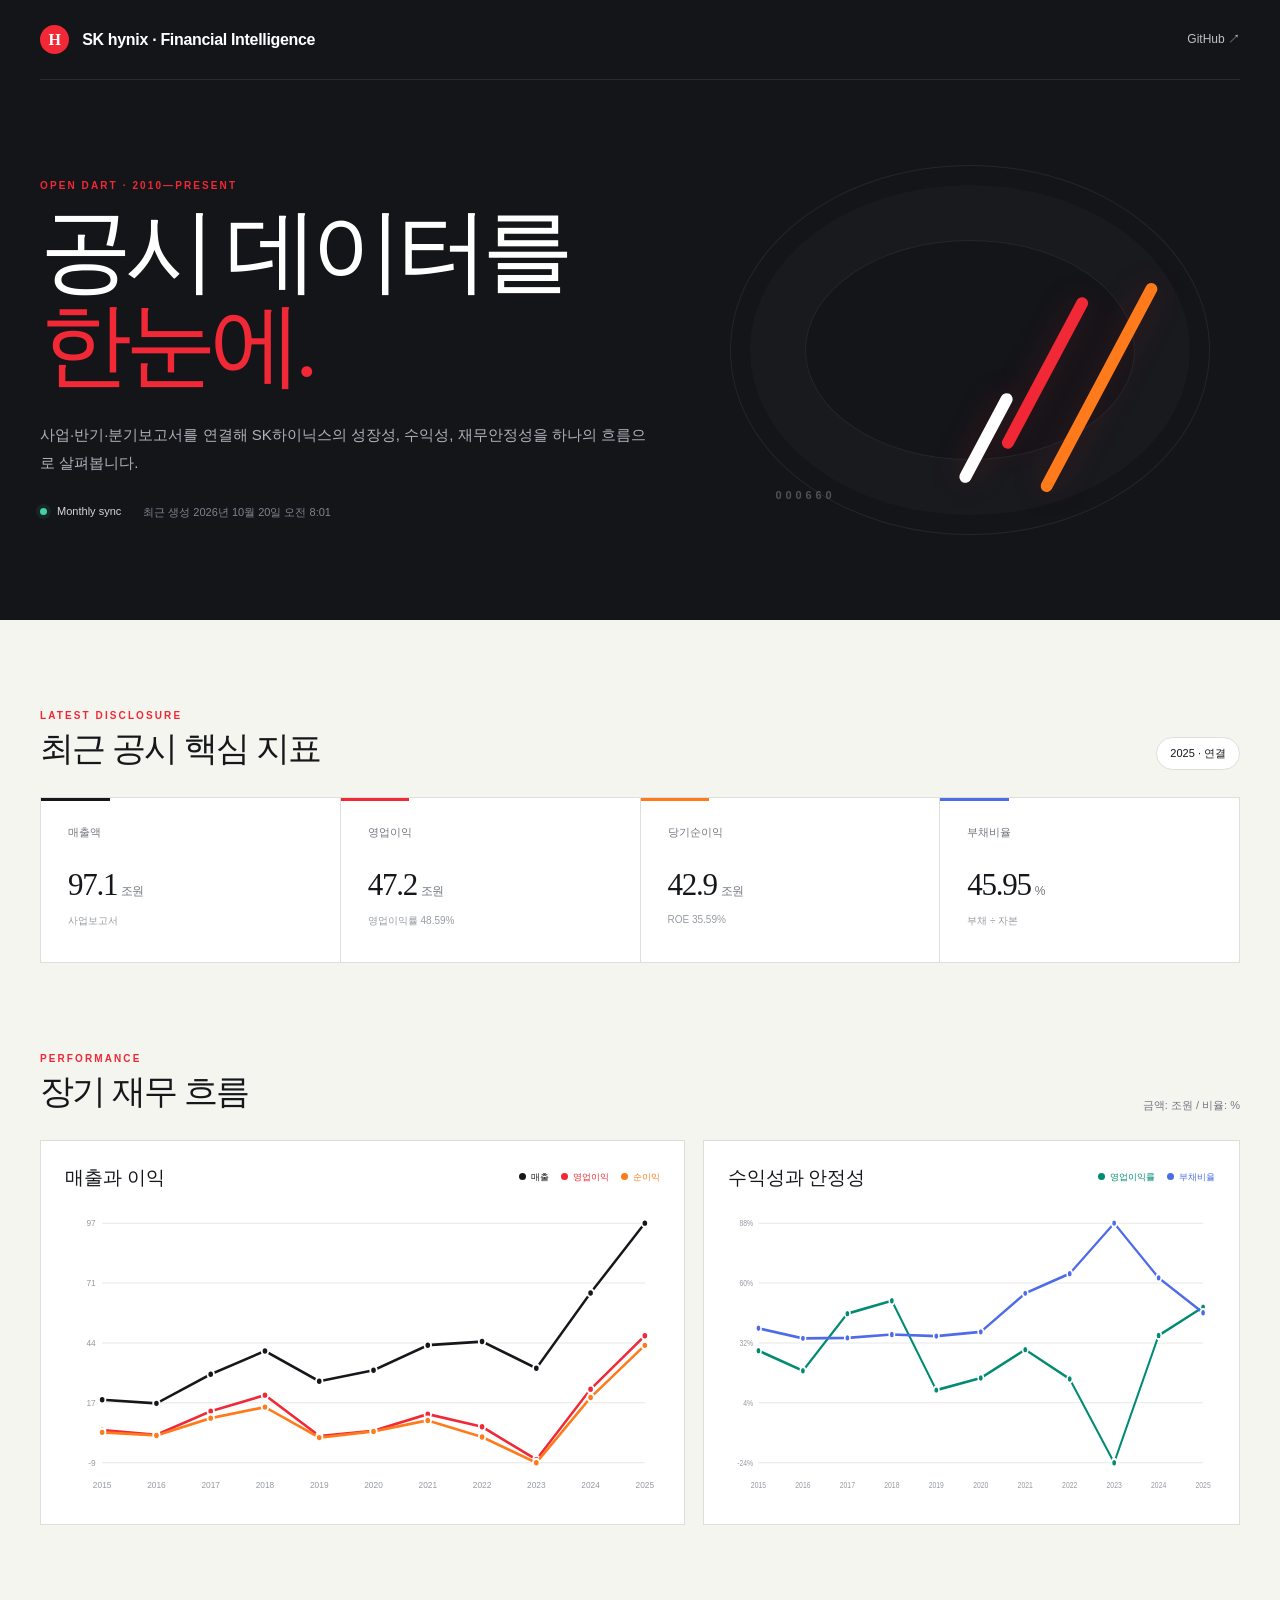
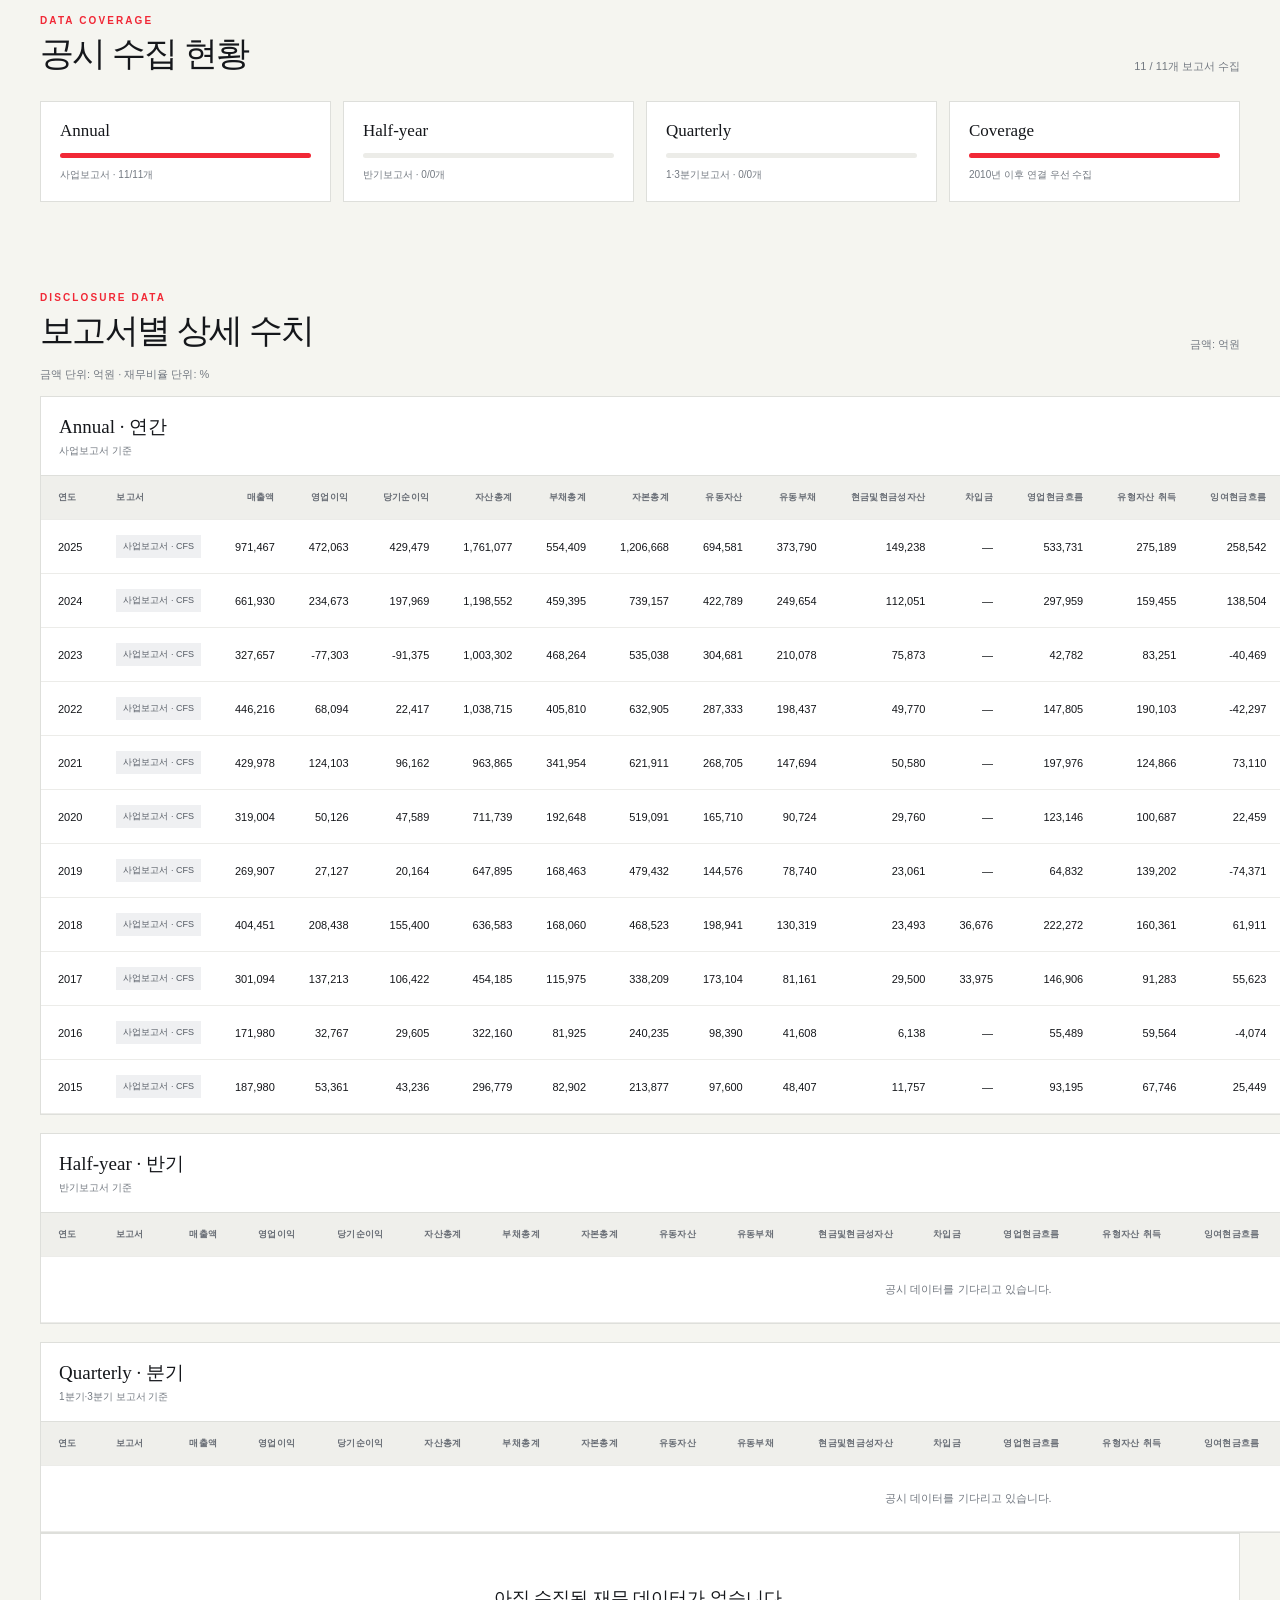
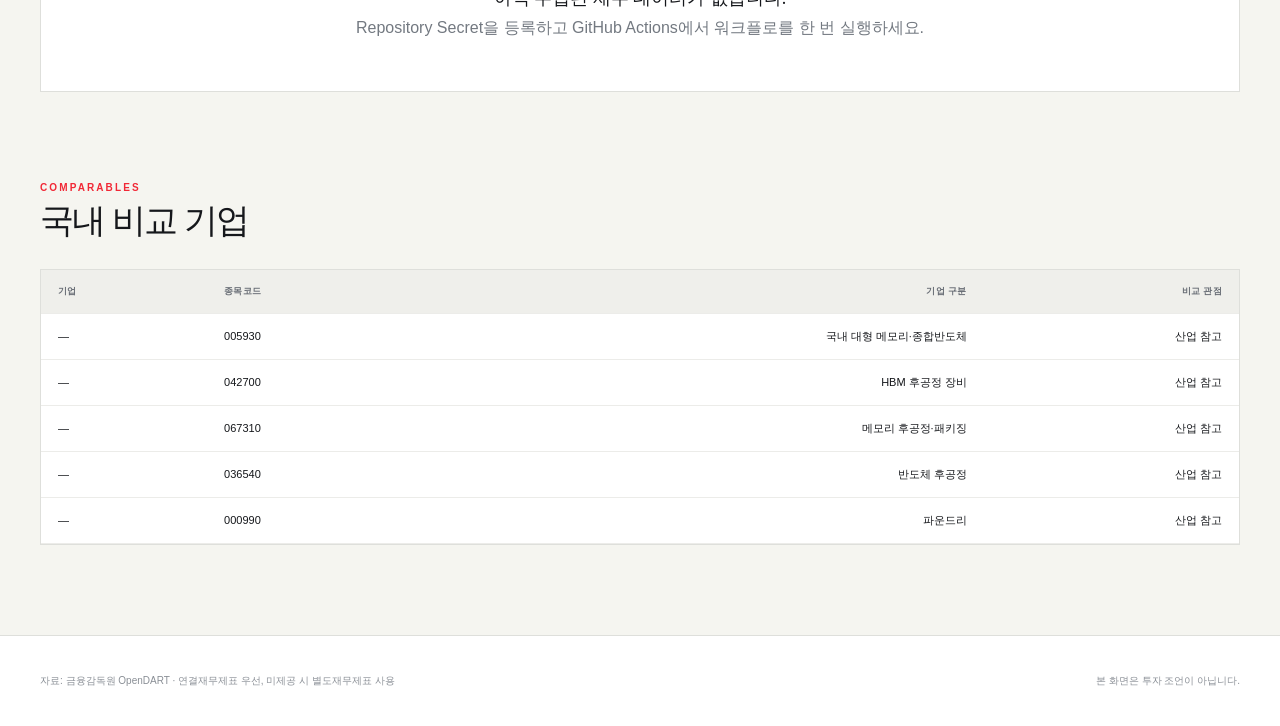
==== docs/index.html @ 03d78f7f "Build SK hynix OpenDART dashboard and monthly data pipeline" ====
<!doctype html>
<html lang="ko">
<head>
  <meta charset="utf-8">
  <meta name="viewport" content="width=device-width, initial-scale=1">
  <meta name="description" content="OpenDART 기반 SK하이닉스 장기 재무분석 대시보드">
  <title>SK hynix Financial Intelligence</title>
  <link rel="stylesheet" href="styles.css">
</head>
<body>
  <header class="hero">
    <nav class="nav wrap" aria-label="주요 링크">
      <a class="brand" href="./"><span class="brand-mark">H</span> SK hynix · Financial Intelligence</a>
      <a class="repo-link" href="https://github.com/HSC-Class01/SY_SKhynix">GitHub ↗</a>
    </nav>
    <div class="hero-grid wrap">
      <div class="hero-copy">
        <p class="eyebrow">OPEN DART · 2010—PRESENT</p>
        <h1>공시 데이터를<br><em>한눈에.</em></h1>
        <p class="intro">사업·반기·분기보고서를 연결해 SK하이닉스의 성장성, 수익성, 재무안정성을 하나의 흐름으로 살펴봅니다.</p>
        <div class="status-row"><span class="live"><i></i> Monthly sync</span><span id="updatedAt">데이터 확인 중</span></div>
      </div>
      <div class="hero-visual" aria-hidden="true">
        <div class="orbit orbit-one"></div><div class="orbit orbit-two"></div>
        <div class="signal signal-one"></div><div class="signal signal-two"></div><div class="signal signal-three"></div>
        <span>000660</span>
      </div>
    </div>
  </header>

  <main class="wrap">
    <section class="section" aria-labelledby="summaryTitle">
      <div class="section-heading">
        <div><p class="kicker">LATEST DISCLOSURE</p><h2 id="summaryTitle">최근 공시 핵심 지표</h2></div>
        <span id="latestPeriod" class="chip">데이터 대기</span>
      </div>
      <div id="summaryCards" class="cards"></div>
    </section>

    <section class="section" aria-labelledby="trendTitle">
      <div class="section-heading">
        <div><p class="kicker">PERFORMANCE</p><h2 id="trendTitle">장기 재무 흐름</h2></div>
        <p class="unit">금액: 조원 / 비율: %</p>
      </div>
      <div class="chart-grid">
        <article class="panel chart-panel">
          <div class="panel-title"><h3>매출과 이익</h3><div class="legend"><span class="revenue">매출</span><span class="profit">영업이익</span><span class="income">순이익</span></div></div>
          <div id="incomeChart" class="chart" role="img" aria-label="연도별 매출, 영업이익, 순이익"></div>
        </article>
        <article class="panel chart-panel">
          <div class="panel-title"><h3>수익성과 안정성</h3><div class="legend"><span class="margin">영업이익률</span><span class="debt">부채비율</span></div></div>
          <div id="ratioChart" class="chart" role="img" aria-label="연도별 영업이익률과 부채비율"></div>
        </article>
      </div>
    </section>

    <section class="section" aria-labelledby="coverageTitle">
      <div class="section-heading">
        <div><p class="kicker">DATA COVERAGE</p><h2 id="coverageTitle">공시 수집 현황</h2></div>
        <p id="coverageSummary" class="unit"></p>
      </div>
      <div id="coverageGrid" class="coverage-grid"></div>
    </section>

    <section class="section data-section" aria-labelledby="tableTitle">
      <div class="section-heading">
        <div><p class="kicker">DISCLOSURE DATA</p><h2 id="tableTitle">보고서별 상세 수치</h2></div>
        <p class="unit">금액: 억원</p>
      </div>
      <p class="table-note">금액 단위: 억원 · 재무비율 단위: %</p>
      <div id="tablesByCategory" class="tables-by-category"></div>
      <div id="emptyState" class="empty" hidden><strong>아직 수집된 재무 데이터가 없습니다.</strong><span>Repository Secret을 등록하고 GitHub Actions에서 워크플로를 한 번 실행하세요.</span></div>
    </section>

    <section class="section peer-section" aria-labelledby="peerTitle">
      <div class="section-heading"><div><p class="kicker">COMPARABLES</p><h2 id="peerTitle">국내 비교 기업</h2></div></div>
      <div class="table-shell peer-table"><table><thead><tr><th>기업</th><th>종목코드</th><th>기업 구분</th><th>비교 관점</th></tr></thead><tbody id="peerTable"></tbody></table></div>
    </section>
  </main>

  <footer><div class="wrap"><p>자료: 금융감독원 OpenDART · 연결재무제표 우선, 미제공 시 별도재무제표 사용</p><p>본 화면은 투자 조언이 아닙니다.</p></div></footer>
  <script src="dashboard-data.js"></script>
  <script src="app.js"></script>
</body>
</html>
---- docs/styles.css ----
:root{--ink:#15171b;--muted:#737981;--paper:#f5f5f0;--white:#fff;--line:#dedfdb;--red:#f12836;--orange:#ff7a1a;--blue:#4e6be8;--green:#008b72;--serif:"Noto Serif KR","Batang",serif;--sans:Inter,"Pretendard","Noto Sans KR",Arial,sans-serif}*{box-sizing:border-box}html{scroll-behavior:smooth}body{margin:0;background:var(--paper);color:var(--ink);font-family:var(--sans);font-variant-numeric:tabular-nums}.wrap{width:min(1200px,calc(100% - 40px));margin:auto}.hero{min-height:620px;background:#131519;color:#fff;overflow:hidden}.nav{height:80px;display:flex;align-items:center;justify-content:space-between;border-bottom:1px solid #ffffff18;position:relative;z-index:2}.brand,.repo-link{color:#fff;text-decoration:none}.brand{font-weight:700;letter-spacing:-.02em}.brand-mark{display:inline-grid;place-items:center;width:29px;height:29px;margin-right:9px;border-radius:50%;background:var(--red);font-family:var(--serif)}.repo-link{font-size:12px;color:#bdc0c7}.hero-grid{display:grid;grid-template-columns:1.1fr .9fr;align-items:center;min-height:540px}.eyebrow,.kicker{margin:0 0 14px;color:var(--red);font-size:10px;font-weight:900;letter-spacing:.21em}.hero h1{font-family:var(--serif);font-size:clamp(56px,8vw,92px);line-height:1.02;letter-spacing:-.075em;margin:0;font-weight:500}.hero h1 em{font-style:normal;color:var(--red)}.intro{max-width:610px;margin:28px 0;color:#aeb2ba;font-size:15px;line-height:1.85}.status-row{display:flex;gap:22px;color:#7f858f;font-size:11px}.live{color:#d4d7dc}.live i{display:inline-block;width:7px;height:7px;border-radius:50%;background:#42d2a0;margin-right:7px;box-shadow:0 0 0 4px #42d2a016}.hero-visual{height:430px;position:relative}.orbit{position:absolute;border:1px solid #ffffff12;border-radius:50%;inset:30px}.orbit-two{inset:105px;box-shadow:0 0 0 55px #ffffff05}.signal{position:absolute;width:12px;border-radius:8px;background:var(--red);transform:rotate(28deg);right:35%;bottom:25%;height:170px;box-shadow:0 0 35px #f1283633}.signal-two{right:25%;bottom:14%;height:235px;background:var(--orange)}.signal-three{right:46%;bottom:18%;height:100px;background:#fff}.hero-visual span{position:absolute;left:14%;bottom:15%;font:700 11px var(--sans);letter-spacing:.35em;color:#ffffff42}.section{padding-top:90px}.section-heading{display:flex;justify-content:space-between;align-items:flex-end;gap:20px;margin-bottom:27px}.section-heading h2{font:500 34px/1.2 var(--serif);letter-spacing:-.045em;margin:0}.kicker{margin-bottom:8px}.unit{margin:0;color:var(--muted);font-size:11px}.chip{padding:8px 13px;border:1px solid var(--line);border-radius:20px;background:#fff;font-size:11px}.cards{display:grid;grid-template-columns:repeat(4,1fr);gap:1px;background:var(--line);border:1px solid var(--line)}.metric-card{background:#fff;padding:27px;min-height:164px;position:relative}.metric-card:before{content:"";position:absolute;left:0;top:0;width:23%;height:3px;background:var(--accent,var(--red))}.metric-label{font-size:11px;color:var(--muted);margin-bottom:27px}.metric-value{font:500 31px var(--serif);letter-spacing:-.04em}.metric-unit{font:12px var(--sans);color:var(--muted);margin-left:4px}.metric-note{margin-top:11px;color:#969ba2;font-size:10px}.chart-grid{display:grid;grid-template-columns:1.2fr 1fr;gap:18px}.panel{background:#fff;border:1px solid var(--line)}.chart-panel{padding:24px}.panel-title{display:flex;justify-content:space-between;align-items:center;gap:14px}.panel-title h3{font:500 19px var(--serif);margin:0}.legend{display:flex;gap:12px;flex-wrap:wrap;font-size:9px;color:var(--muted)}.legend span:before{content:"";display:inline-block;width:7px;height:7px;border-radius:50%;background:currentColor;margin-right:5px}.revenue{color:var(--ink)}.profit{color:var(--red)}.income{color:var(--orange)}.margin{color:var(--green)}.debt{color:var(--blue)}.chart{min-height:290px;margin-top:15px}.chart svg{width:100%;height:290px;overflow:visible}.axis{stroke:#e7e8e4;stroke-width:1}.axis-label{fill:#969aa1;font:9px var(--sans)}.chart-line{fill:none;stroke-width:2.5;stroke-linejoin:round;stroke-linecap:round}.chart-dot{stroke:#fff;stroke-width:2}.coverage-grid{display:grid;grid-template-columns:repeat(4,1fr);gap:12px}.coverage-card{background:#fff;border:1px solid var(--line);padding:19px}.coverage-card strong{display:block;font:500 17px var(--serif);margin-bottom:12px}.coverage-bar{height:5px;background:#ecece8;border-radius:3px;overflow:hidden}.coverage-bar i{display:block;height:100%;background:var(--red)}.coverage-card p{margin:10px 0 0;color:var(--muted);font-size:10px}.tabs{display:flex;gap:6px;margin-bottom:13px}.tabs button{border:1px solid var(--line);background:#fff;padding:11px 15px;color:#646a72;font-weight:700;cursor:pointer}.tabs button[aria-selected=true]{background:var(--ink);border-color:var(--ink);color:#fff}.tabs b{display:inline-grid;place-items:center;min-width:19px;height:19px;margin-left:6px;border-radius:10px;background:#ededeb;color:#666;font-size:9px}.tabs button[aria-selected=true] b{background:#ffffff1f;color:#fff}.table-shell{overflow:auto;border:1px solid var(--line);background:#fff}table{width:100%;border-collapse:collapse;white-space:nowrap;font-size:11px}th,td{padding:15px 17px;text-align:right;border-bottom:1px solid #ecece9}th{background:#efefeb;color:#686d75;font-size:9px;letter-spacing:.04em}th:first-child,th:nth-child(2),td:first-child,td:nth-child(2){text-align:left}tbody tr:hover{background:#fafaf7}.tag{display:inline-block;padding:5px 7px;background:#eff0f2;color:#555b64;font-size:9px}.empty{display:flex;flex-direction:column;align-items:center;gap:8px;padding:52px;background:#fff;border:1px solid var(--line);color:var(--muted);text-align:center}.empty strong{color:var(--ink);font:500 18px var(--serif)}.peer-section{padding-bottom:90px}.peer-grid{display:grid;grid-template-columns:repeat(3,1fr);gap:10px}.peer{background:#fff;border:1px solid var(--line);padding:18px}.peer strong{font:500 17px var(--serif)}.peer code{float:right;color:var(--red);font:11px var(--sans)}.peer p{margin:10px 0 0;color:var(--muted);font-size:10px;line-height:1.5}footer{border-top:1px solid var(--line);background:#fff;padding:28px 0;color:#8a8f96;font-size:10px}footer .wrap{display:flex;justify-content:space-between;gap:20px}.data-section{padding-bottom:0}@media(max-width:900px){.hero-grid{grid-template-columns:1fr}.hero-visual{display:none}.hero{min-height:590px}.hero-grid{min-height:500px}.cards,.coverage-grid{grid-template-columns:repeat(2,1fr)}.chart-grid{grid-template-columns:1fr}.peer-grid{grid-template-columns:repeat(2,1fr)}}@media(max-width:560px){.wrap{width:calc(100% - 28px)}.nav{height:70px}.brand{font-size:12px}.hero h1{font-size:55px}.cards,.coverage-grid,.peer-grid{grid-template-columns:1fr}.section{padding-top:65px}.section-heading{align-items:flex-start}.section-heading h2{font-size:28px}.tabs{overflow:auto}.tabs button{flex:0 0 auto}footer .wrap,.status-row{flex-direction:column;gap:7px}}
.table-note{color:var(--muted);font-size:11px;margin:-12px 0 14px}.tables-by-category{display:grid;gap:18px}.period-table{background:#fff;border:1px solid var(--line)}.period-table-heading{display:flex;justify-content:space-between;align-items:center;padding:17px 18px;border-bottom:1px solid var(--line)}.period-table-heading h3{margin:0;font:500 19px var(--serif)}.period-table-heading p{margin:4px 0 0;color:var(--muted);font-size:10px}.period-table-heading>span{color:var(--muted);font-size:11px}.period-table .table-shell{border:0}.period-table table{min-width:1500px}.period-table td.no-data,.no-data{text-align:center;color:var(--muted);padding:25px}.peer-table table{min-width:700px}
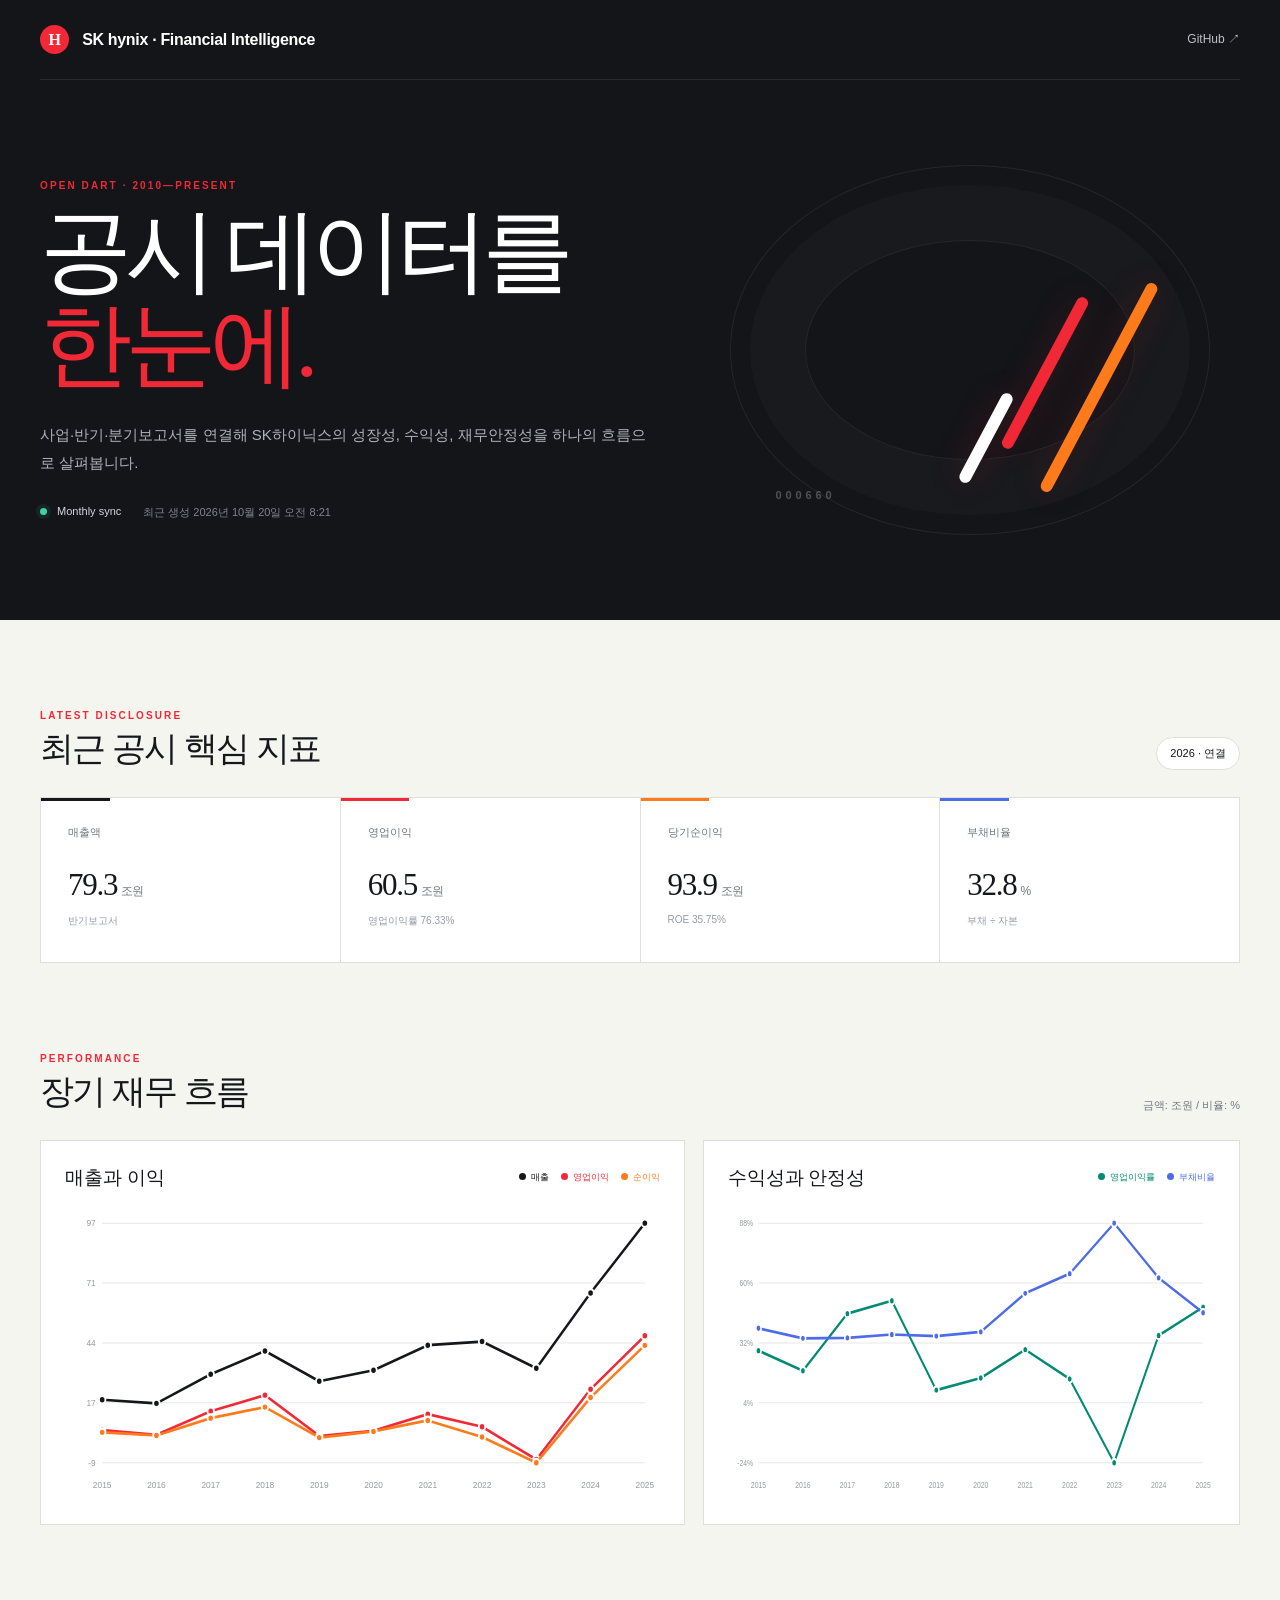
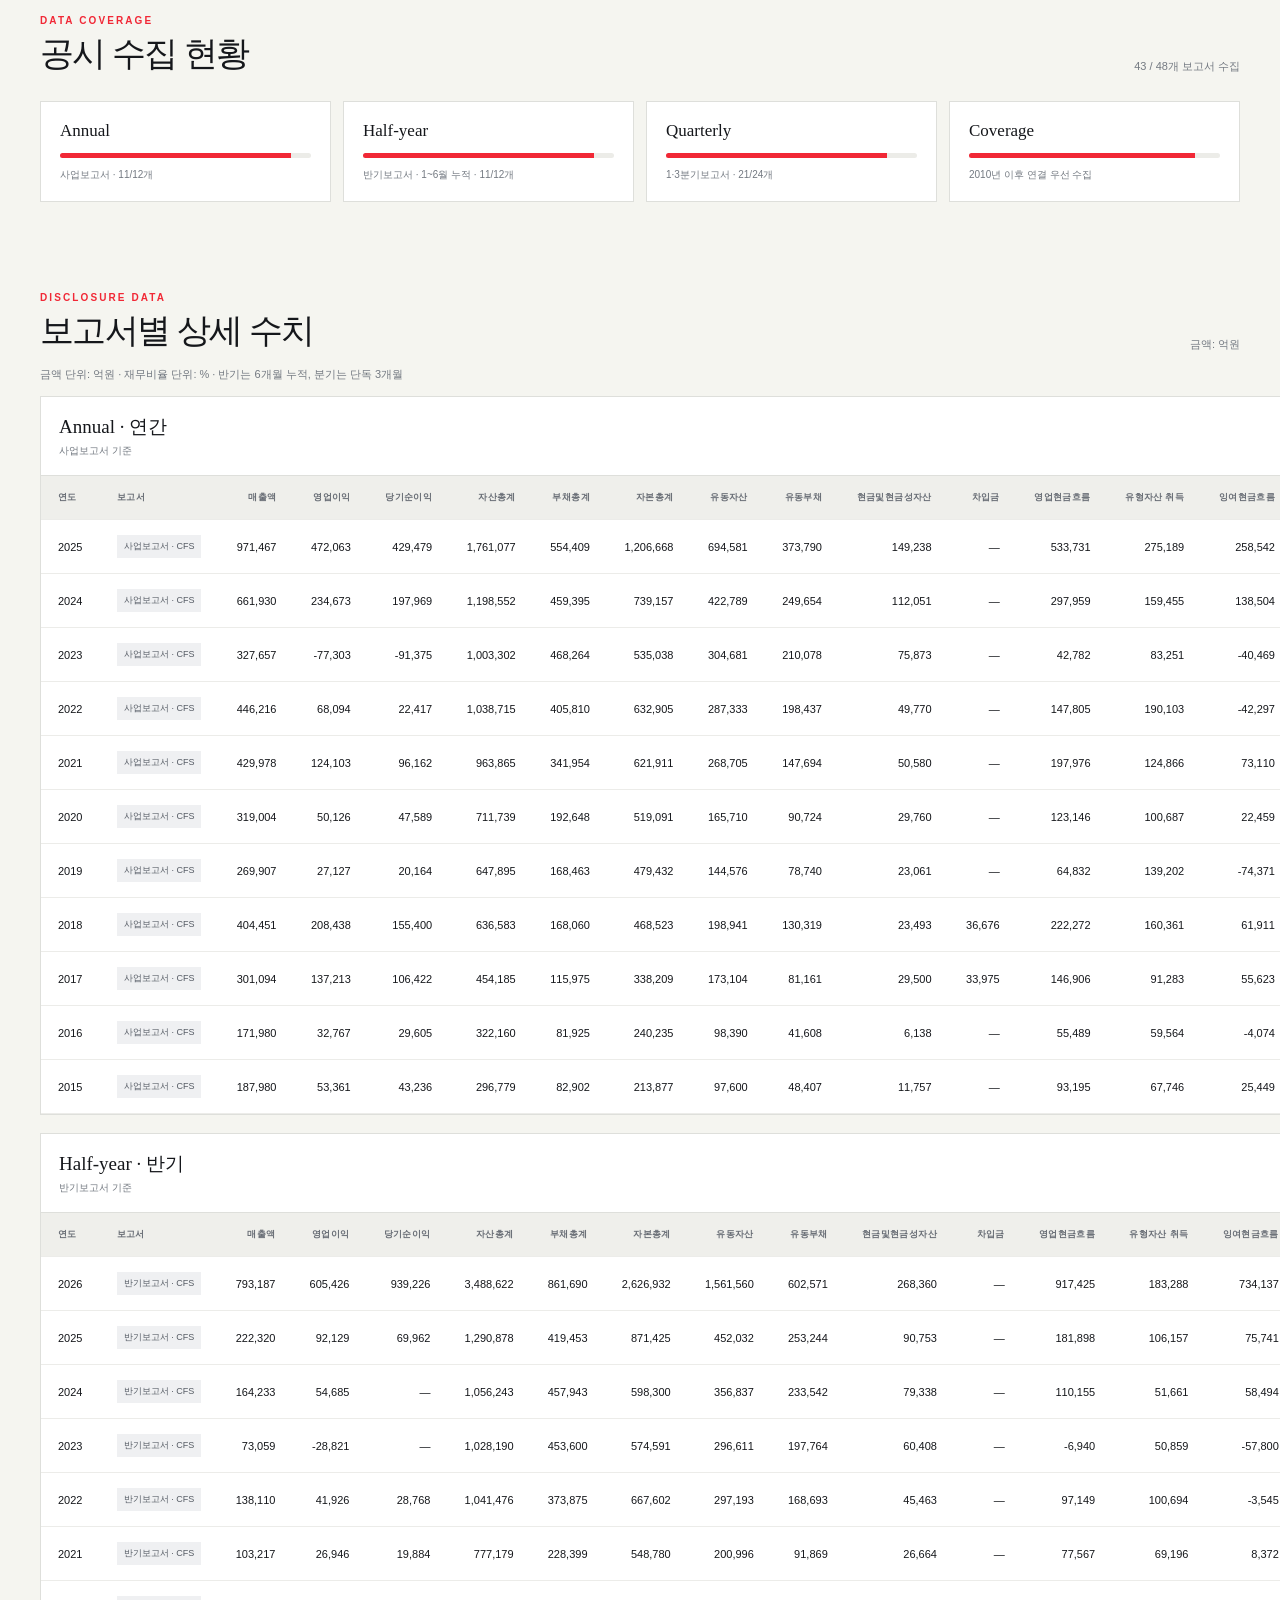
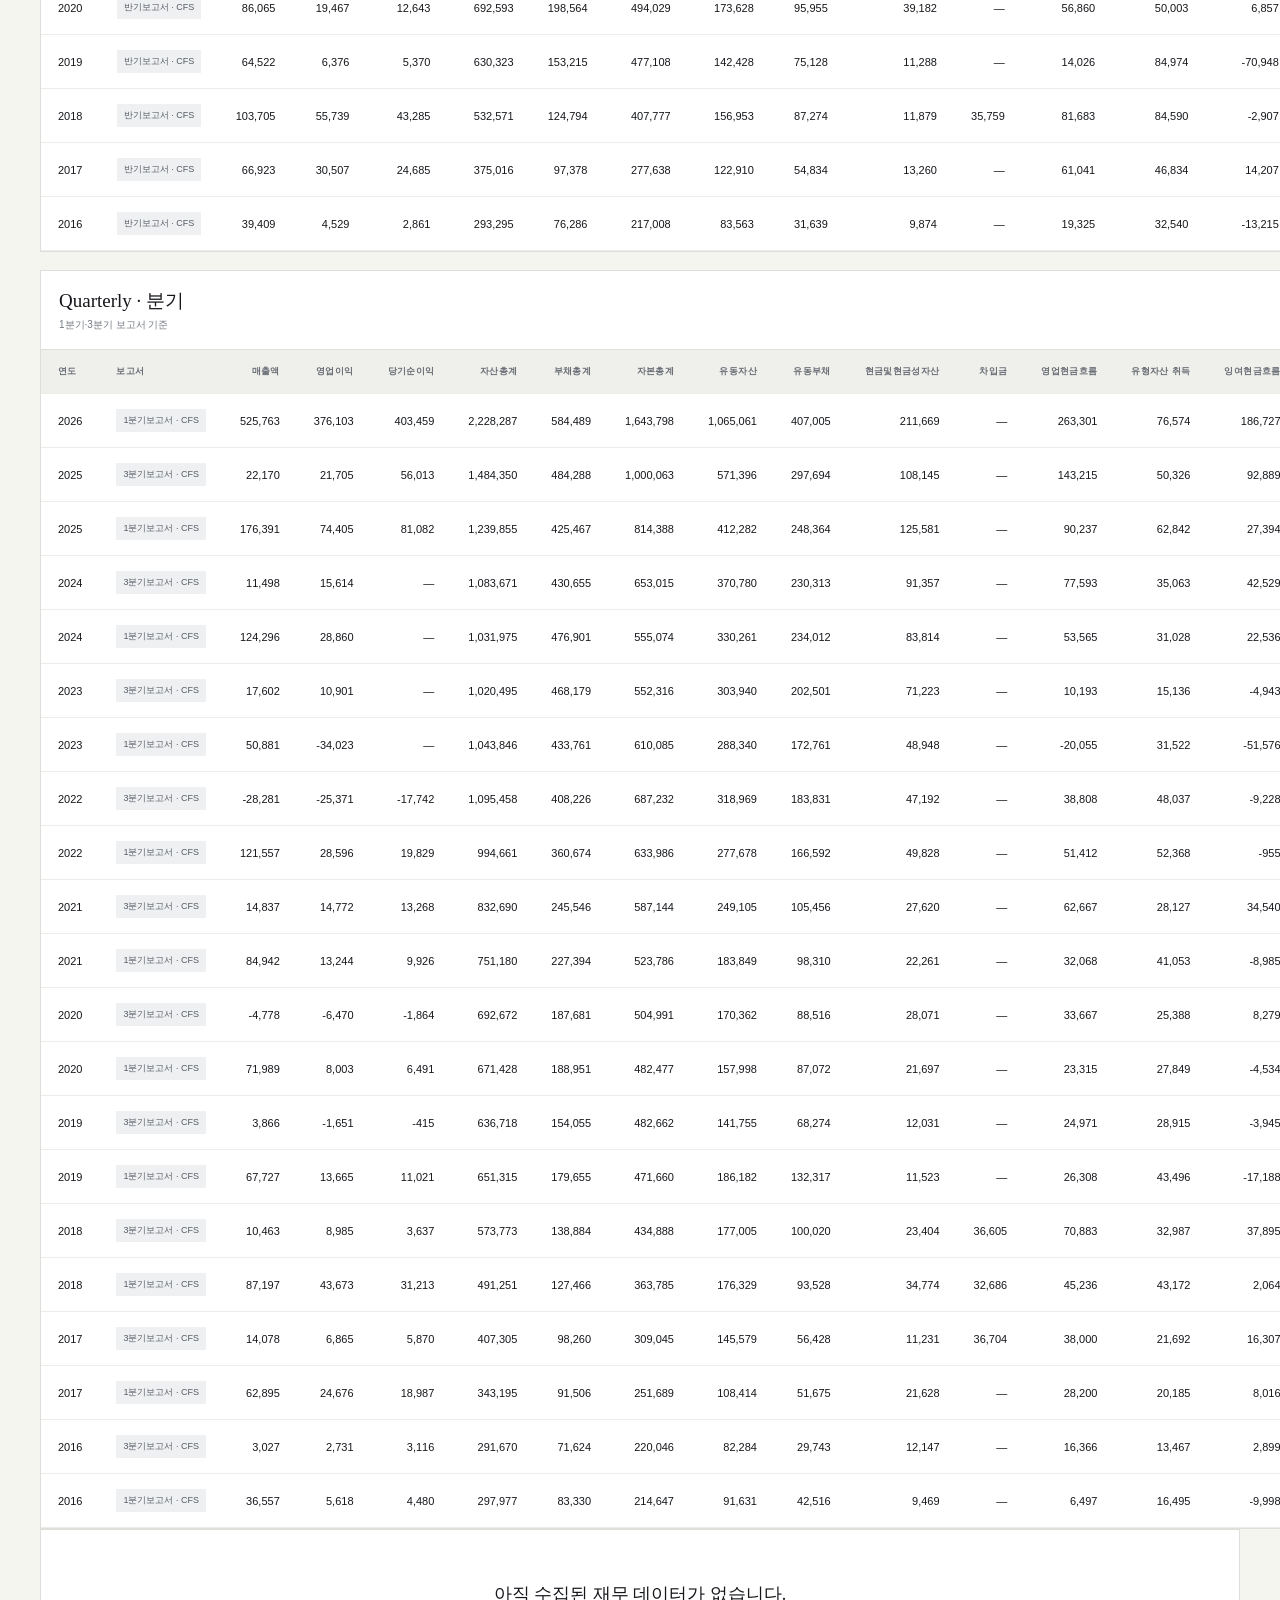
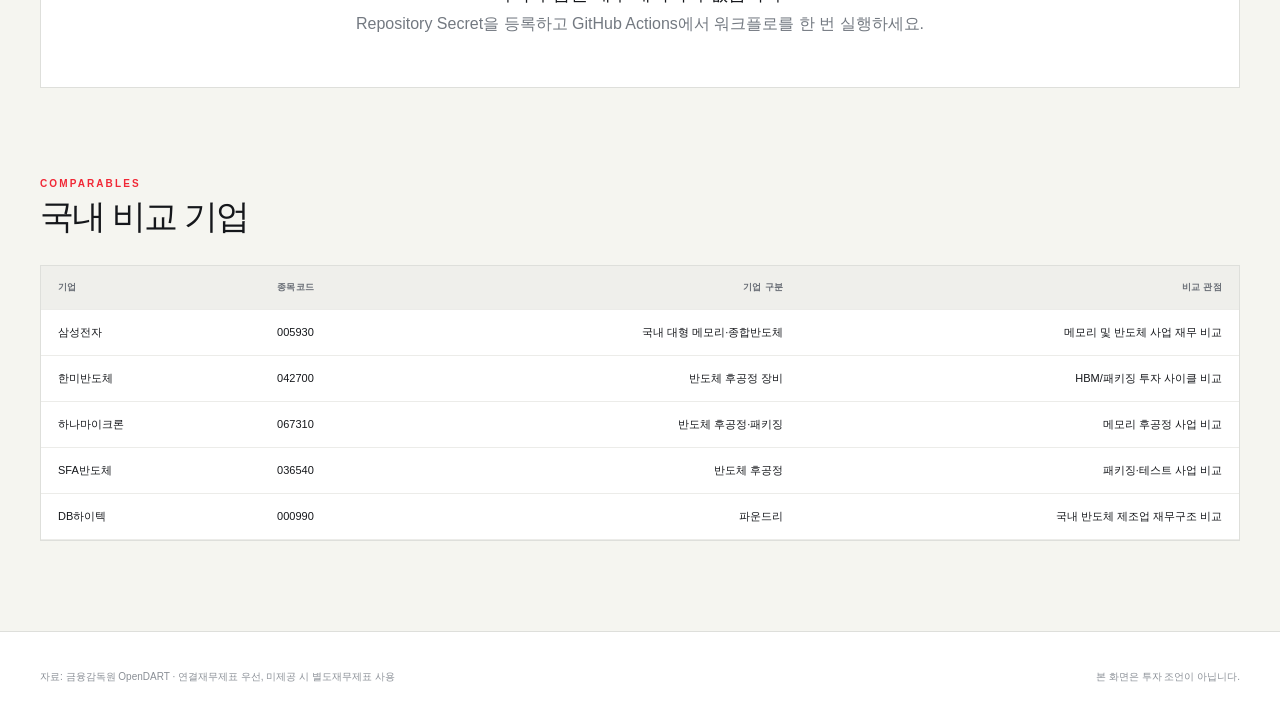
==== commit efc5c1a8: "Fix OpenDART period totals and incremental refresh" ====
--- a/docs/index.html
+++ b/docs/index.html
@@ -67,7 +67,7 @@
         <div><p class="kicker">DISCLOSURE DATA</p><h2 id="tableTitle">보고서별 상세 수치</h2></div>
         <p class="unit">금액: 억원</p>
       </div>
-      <p class="table-note">금액 단위: 억원 · 재무비율 단위: %</p>
+      <p class="table-note">금액 단위: 억원 · 재무비율 단위: % · 반기는 6개월 누적, 분기는 단독 3개월</p>
       <div id="tablesByCategory" class="tables-by-category"></div>
       <div id="emptyState" class="empty" hidden><strong>아직 수집된 재무 데이터가 없습니다.</strong><span>Repository Secret을 등록하고 GitHub Actions에서 워크플로를 한 번 실행하세요.</span></div>
     </section>
